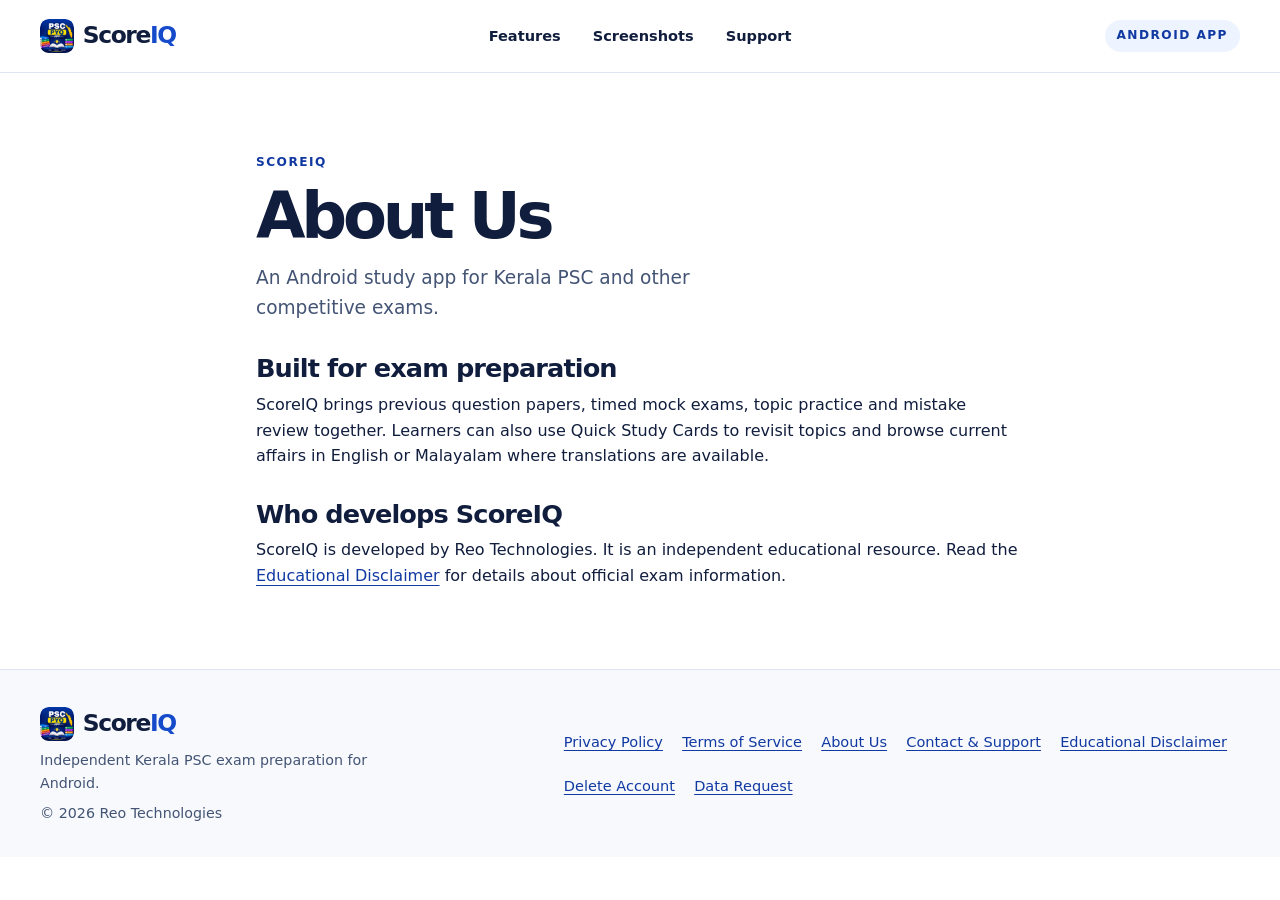
==== site/about/index.html @ dd033fdb "Build ScoreIQ static promotional website and gated Pages workflow" ====
<!DOCTYPE html>
<html lang="en">
<head>
  <meta charset="utf-8">
  <meta name="viewport" content="width=device-width, initial-scale=1">
  <title>About Us | ScoreIQ</title>
  <meta name="description" content="Learn about ScoreIQ, an independent Android study app for Kerala PSC and competitive exams.">
  <meta name="theme-color" content="#f3f7ff">
  <link rel="canonical" href="https://raheemreo.github.io/score_iq_web/about/">
  <meta property="og:type" content="website">
  <meta property="og:site_name" content="ScoreIQ">
  <meta property="og:title" content="About Us | ScoreIQ">
  <meta property="og:description" content="Learn about ScoreIQ, an independent Android study app for Kerala PSC and competitive exams.">
  <meta property="og:url" content="https://raheemreo.github.io/score_iq_web/about/">
  <meta property="og:image" content="https://raheemreo.github.io/score_iq_web/assets/images/hero-home-light.webp">
  <meta property="og:image:width" content="1672">
  <meta property="og:image:height" content="941">
  <meta property="og:image:alt" content="Promotional banner showing ScoreIQ home screen, Kerala PSC exam papers and daily goal screens in light mode">
  <meta name="twitter:card" content="summary_large_image">
  <link rel="icon" type="image/png" href="../assets/scoreiq-icon.png">
  <link rel="stylesheet" href="../assets/styles.css">
</head>
<body>
<a class="skip" href="#main">Skip to content</a>
<header class="site-header">
  <div class="wrap bar">
    <a class="brand" href="../"><img src="../assets/scoreiq-icon.png" width="34" height="34" alt=""><span>Score<b>IQ</b></span></a>
    <nav class="header-links" aria-label="Main navigation">
      <a href="../#features">Features</a>
      <a href="../#screenshots">Screenshots</a>
      <a href="../contact/">Support</a>
    </nav>
    <span class="platform">Android app</span>
  </div>
</header>
<main class="doc" id="main" tabindex="-1">
  <p class="eyebrow">ScoreIQ</p>
  <h1>About Us</h1>
  <p class="lead">An Android study app for Kerala PSC and other competitive exams.</p>

  <h2>Built for exam preparation</h2>
  <p>ScoreIQ brings previous question papers, timed mock exams, topic practice and mistake review together. Learners can also use Quick Study Cards to revisit topics and browse current affairs in English or Malayalam where translations are available.</p>
  <h2>Who develops ScoreIQ</h2>
  <p>ScoreIQ is developed by Reo Technologies. It is an independent educational resource. Read the <a href="../disclaimer/">Educational Disclaimer</a> for details about official exam information.</p>
</main>
<footer class="site-footer">
  <div class="wrap footer-grid">
    <div>
      <a class="brand" href="../"><img src="../assets/scoreiq-icon.png" width="34" height="34" alt=""><span>Score<b>IQ</b></span></a>
      <p>Independent Kerala PSC exam preparation for Android.</p>
      <p class="footer-note">© 2026 Reo Technologies</p>
    </div>
    <nav aria-label="Policies and support">
      <a href="../privacy/">Privacy Policy</a>
      <a href="../terms/">Terms of Service</a>
      <a href="../about/" aria-current="page">About Us</a>
      <a href="../contact/">Contact &amp; Support</a>
      <a href="../disclaimer/">Educational Disclaimer</a>
      <a href="../delete-account/">Delete Account</a>
      <a href="../data-request/">Data Request</a>
    </nav>
  </div>
</footer>
</body>
</html>
---- site/assets/styles.css ----
@font-face {
  font-family: "Noto Sans Malayalam";
  font-style: normal;
  font-weight: 600;
  font-display: swap;
  src: url("fonts/noto-sans-malayalam-600.woff2") format("woff2");
  unicode-range: U+0D00-0D7F, U+200C-200D;
}
:root {
  color-scheme: light;
  --ink: #101d3d;
  --muted: #435474;
  --blue: #154acb;
  --blue-dark: #1139a2;
  --line: #dbe5f4;
  --pale: #f3f7ff;
  --white: #fff;
  font-family: system-ui, -apple-system, BlinkMacSystemFont, "Segoe UI", sans-serif;
  font-size: 100%;
  scroll-padding-top: 7rem;
}
* { box-sizing: border-box; }
body { margin: 0; color: var(--ink); background: var(--white); line-height: 1.62; }
a { color: var(--blue-dark); text-underline-offset: .22em; }
a:hover { color: var(--blue); }
:focus-visible { outline: 3px solid #0954df; outline-offset: 4px; }
img { display: block; max-width: 100%; height: auto; }
p, h1, h2, h3, figure { margin: 0; }
h1, h2, h3 { line-height: 1.13; text-wrap: balance; }
h1 { font-size: clamp(2.65rem, 5vw, 4.5rem); letter-spacing: -.065em; }
h2 { font-size: clamp(2rem, 3.5vw, 3.35rem); letter-spacing: -.05em; }
h3 { font-size: 1.17rem; letter-spacing: -.024em; }
.wrap { width: min(100% - 3rem, 75rem); margin-inline: auto; }
.skip { position: fixed; top: .5rem; left: .5rem; z-index: 9; padding: .75rem 1rem; background: white; transform: translateY(-180%); }
.skip:focus { transform: none; }
.site-header { position: sticky; top: 0; z-index: 5; background: #fff; border-bottom: 1px solid var(--line); }
.bar { min-height: 4.5rem; display: flex; align-items: center; justify-content: space-between; gap: 1rem; }
.brand { min-height: 44px; display: inline-flex; align-items: center; gap: .55rem; color: var(--ink); font-size: 1.46rem; font-weight: 820; letter-spacing: -.06em; text-decoration: none; white-space: nowrap; }
.brand b { color: var(--blue); }
.brand img { border-radius: .55rem; }
.header-links { display: flex; align-items: center; gap: clamp(.8rem, 2.9vw, 2rem); }
.header-links a { display: inline-flex; min-height: 44px; align-items: center; color: var(--ink); font-weight: 650; font-size: .91rem; text-decoration: none; }
.header-links a:hover { text-decoration: underline; }
.platform, .eyebrow { font-size: .76rem; font-weight: 800; letter-spacing: .12em; text-transform: uppercase; }
.platform { padding: .4rem .75rem; border-radius: 999px; color: var(--blue-dark); background: #edf3ff; white-space: nowrap; }
.eyebrow { color: var(--blue-dark); }
.hero { background: radial-gradient(ellipse at 86% 10%, #dce9ff, transparent 58%), linear-gradient(180deg, #f4f8ff, #fff); border-bottom: 1px solid #edf1f9; }
.hero-grid { padding-block: clamp(3rem, 7.2vw, 6.1rem); display: grid; grid-template-columns: .88fr 1.18fr; gap: clamp(1.6rem, 4.3vw, 4.5rem); align-items: center; }
.hero .eyebrow { display: flex; align-items: center; gap: .55rem; }
.hero .eyebrow::before { content: ""; width: .54rem; height: .54rem; border-radius: 50%; background: var(--blue); }
.hero h1 { margin-block: .65rem 1rem; }
.hero h1 span { color: var(--blue); white-space: nowrap; }
.lead { max-width: 44ch; font-size: clamp(1rem, 1.45vw, 1.18rem); color: var(--muted); }
.malayalam { margin-top: 1rem; font-family: "Noto Sans Malayalam", "Nirmala UI", "Kartika", system-ui, sans-serif; font-size: .96rem; font-weight: 600; color: var(--blue-dark); }
.actions { display: flex; align-items: center; flex-wrap: wrap; gap: .6rem 1rem; margin-top: 1.35rem; }
.button { display: inline-flex; min-height: 48px; align-items: center; gap: .6rem; padding: .55rem 1rem; border-radius: .65rem; background: var(--blue-dark); color: var(--white); text-decoration: none; font-weight: 740; }
.button:hover { background: #0d2e84; color: white; }
.store-status { display: inline-flex; align-items: center; gap: .45rem; font-size: .88rem; font-weight: 650; color: var(--muted); }
.store-status::before { content: ""; width: .46rem; height: .46rem; background: #52678d; border-radius: 50%; }
.hero-media { padding: .55rem; border-radius: 1.35rem; background: white; box-shadow: 0 16px 50px #17479524, 0 0 0 1px #d6e2f6; }
.banner { width: 100%; aspect-ratio: 1672 / 941; object-fit: contain; background: #eaf2ff; }
.hero-media .banner { border-radius: .9rem; }
.section { padding-block: clamp(3.15rem, 6vw, 5.5rem); }
.section-head { display: grid; gap: .65rem; margin-bottom: clamp(1.4rem, 3vw, 2.1rem); }
.section-head p:last-child { color: var(--muted); }
.features { display: grid; grid-template-columns: repeat(4, minmax(0, 1fr)); gap: 1rem; }
.feature { padding: 1.3rem; border: 1px solid var(--line); border-radius: 1rem; background: #fbfdff; }
.feature h3 { margin-block: .85rem .5rem; }
.feature p { color: var(--muted); font-size: .94rem; }
.feature svg { display: block; width: 2.65rem; height: 2.65rem; padding: .63rem; background: #eaf1ff; color: var(--blue-dark); border-radius: .7rem; stroke-width: 1.75; fill: none; stroke: currentColor; stroke-linecap: round; stroke-linejoin: round; }
.gallery-section { background: var(--pale); border-block: 1px solid #e8eef9; }
.gallery { display: grid; grid-template-columns: repeat(3, minmax(0, 1fr)); gap: 1rem; }
.shot { min-width: 0; overflow: hidden; border-radius: 1rem; border: 1px solid var(--line); background: white; }
.shot a { display: block; }
.shot a:focus-visible { outline-offset: -4px; }
.shot figcaption { display: flex; justify-content: space-between; align-items: center; gap: .5rem; padding: .75rem .95rem; color: var(--ink); font-size: .92rem; font-weight: 720; }
.shot figcaption span { font-size: 1.1rem; color: var(--blue-dark); }
.theme { background: #101e41; color: #fff; }
.theme .eyebrow { color: #bcd3ff; }
.theme .section-head p:last-child { color: #cfddf8; }
.theme .gallery { grid-template-columns: repeat(2, minmax(0, 1fr)); }
.theme .shot { background: #192c56; border-color: #465c86; }
.theme .shot figcaption, .theme .shot figcaption span { color: white; }
.theme :focus-visible { outline-color: #bcd3ff; }
.final { display: flex; align-items: center; justify-content: space-between; gap: 1.4rem; padding: clamp(1.4rem, 4vw, 2.65rem); background: #eaf2ff; border-radius: 1.2rem; }
.final h2 { font-size: clamp(1.7rem, 3.4vw, 2.55rem); margin-block: .35rem; }
.final p { color: var(--muted); }
.final .eyebrow { color: var(--blue-dark); }
.site-footer { background: #f7f9fd; border-top: 1px solid var(--line); padding-block: 2rem; }
.footer-grid { display: grid; grid-template-columns: .85fr 1.15fr; gap: 1.5rem; }
.footer-grid p { max-width: 42ch; color: var(--muted); font-size: .89rem; }
.footer-grid nav { display: flex; flex-wrap: wrap; align-content: center; gap: 0 1.2rem; }
.footer-grid nav a { display: inline-flex; align-items: center; min-height: 44px; font-size: .91rem; }
.footer-note { margin-top: .45rem; }
.doc { width: min(100% - 3rem, 48rem); margin-inline: auto; padding-block: clamp(2.5rem, 7vw, 5rem); }
.doc h1 { margin-block: .45rem .7rem; font-size: clamp(2.5rem, 6vw, 4rem); }
.doc h2 { margin-block: 1.9rem .55rem; font-size: clamp(1.28rem, 4vw, 1.6rem); letter-spacing: -.035em; }
.doc p + p { margin-top: .7rem; }
.doc ul, .doc ol { padding-inline-start: 1.35rem; }
.doc li + li { margin-top: .45rem; }
.notice { margin-block: 1.2rem; padding: .85rem 1.1rem; border-inline-start: 4px solid #2458ce; background: var(--pale); border-radius: .2rem .6rem .6rem .2rem; }
.doc .notice p { margin: 0; }
.doc a { overflow-wrap: anywhere; }
@media (max-width: 62rem) {
  .features { grid-template-columns: repeat(2, minmax(0, 1fr)); }
}
@media (max-width: 50rem) {
  .hero-grid { grid-template-columns: 1fr; }
  .hero h1 { max-width: 15ch; }
  .gallery { grid-template-columns: repeat(2, minmax(0, 1fr)); }
  .footer-grid { grid-template-columns: 1fr; gap: .9rem; }
}
@media (max-width: 37rem) {
  .wrap, .doc { width: calc(100% - 2rem); }
  .bar { flex-wrap: wrap; gap: 0 .75rem; padding-top: .3rem; }
  .header-links { order: 1; flex-basis: 100%; gap: 1.2rem; }
  .gallery, .theme .gallery { grid-template-columns: 1fr; }
  .final { align-items: flex-start; flex-direction: column; }
}
@media (max-width: 25rem) {
  .features { grid-template-columns: 1fr; }
}
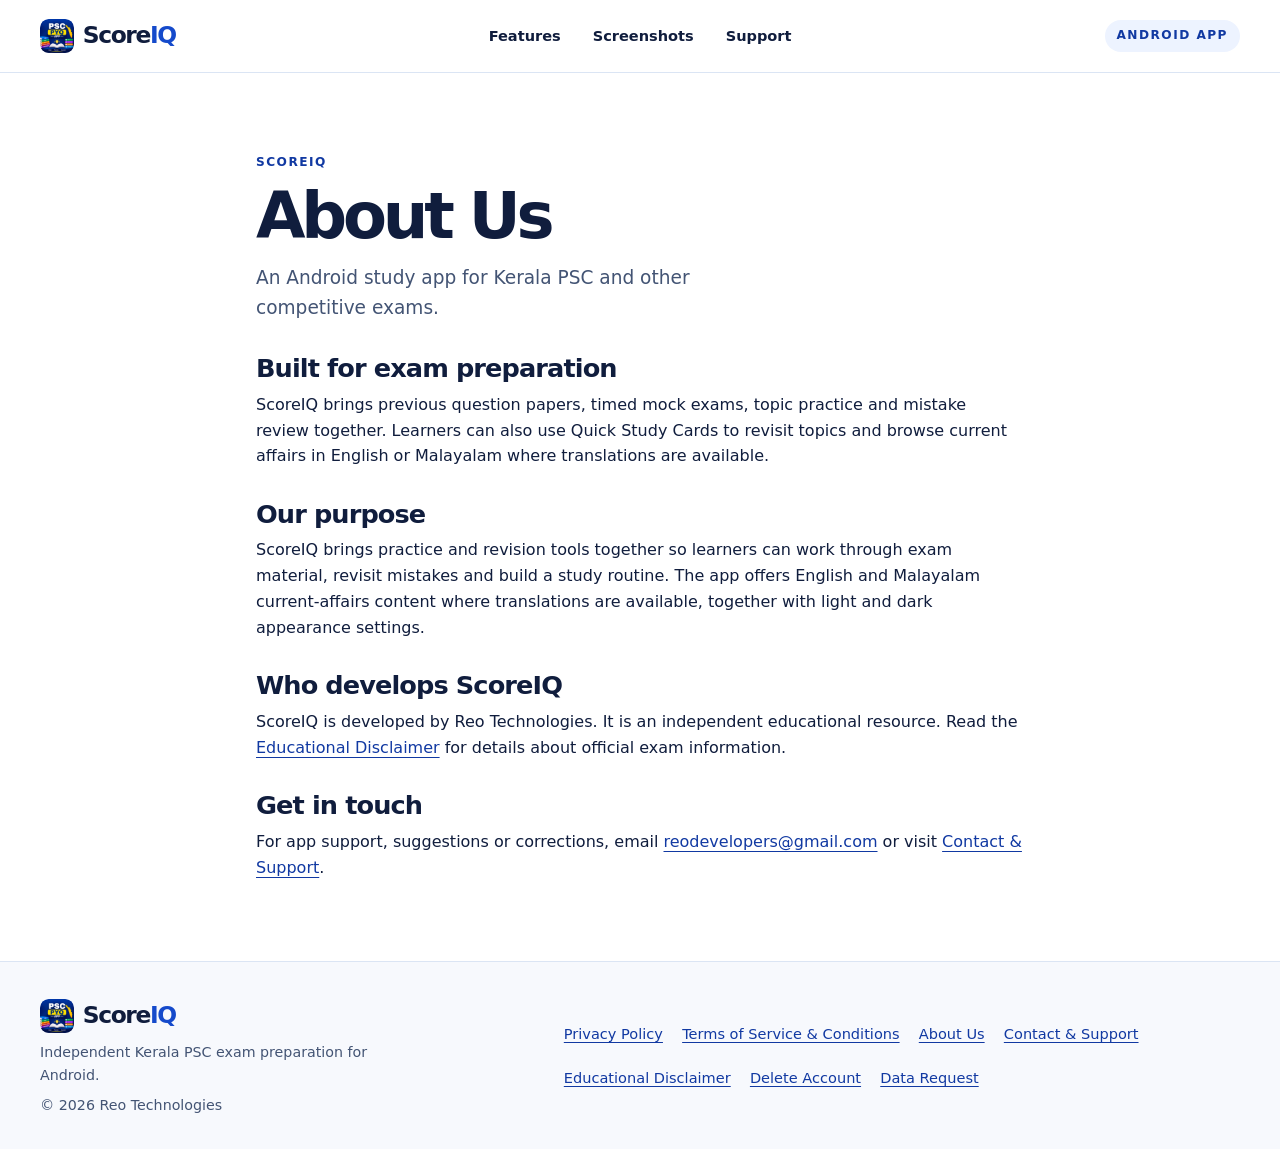
==== commit 69c2c6db: "Publish app-specific policies and enable ScoreIQ website deployment" ====
--- a/site/about/index.html
+++ b/site/about/index.html
@@ -40,8 +40,12 @@
 
   <h2>Built for exam preparation</h2>
   <p>ScoreIQ brings previous question papers, timed mock exams, topic practice and mistake review together. Learners can also use Quick Study Cards to revisit topics and browse current affairs in English or Malayalam where translations are available.</p>
+  <h2>Our purpose</h2>
+  <p>ScoreIQ brings practice and revision tools together so learners can work through exam material, revisit mistakes and build a study routine. The app offers English and Malayalam current-affairs content where translations are available, together with light and dark appearance settings.</p>
   <h2>Who develops ScoreIQ</h2>
   <p>ScoreIQ is developed by Reo Technologies. It is an independent educational resource. Read the <a href="../disclaimer/">Educational Disclaimer</a> for details about official exam information.</p>
+  <h2>Get in touch</h2>
+  <p>For app support, suggestions or corrections, email <a href="mailto:reodevelopers@gmail.com">reodevelopers@gmail.com</a> or visit <a href="../contact/">Contact &amp; Support</a>.</p>
 </main>
 <footer class="site-footer">
   <div class="wrap footer-grid">
@@ -52,7 +56,7 @@
     </div>
     <nav aria-label="Policies and support">
       <a href="../privacy/">Privacy Policy</a>
-      <a href="../terms/">Terms of Service</a>
+      <a href="../terms/">Terms of Service &amp; Conditions</a>
       <a href="../about/" aria-current="page">About Us</a>
       <a href="../contact/">Contact &amp; Support</a>
       <a href="../disclaimer/">Educational Disclaimer</a>
